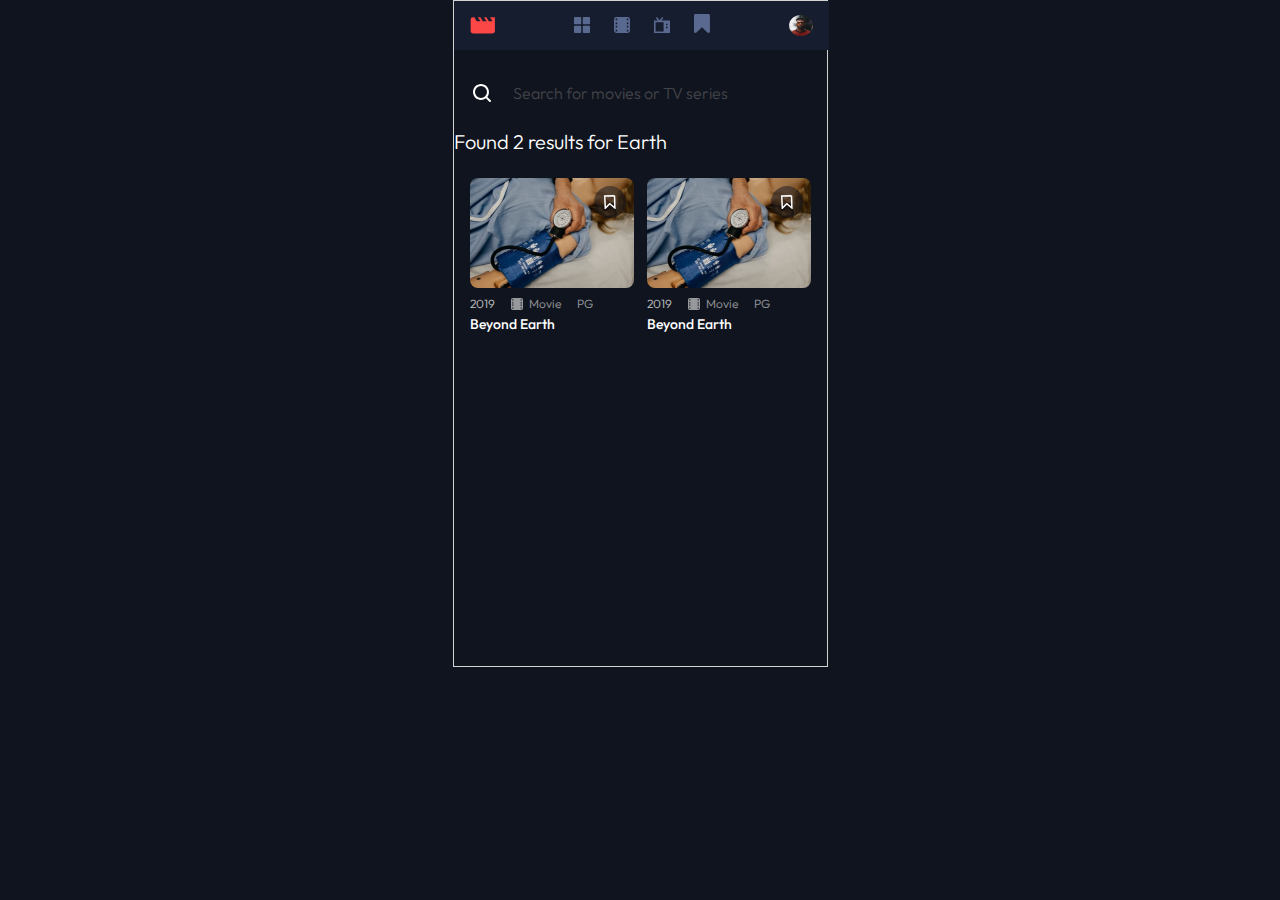
==== index.html @ eb86c1a7 "layout pesquisa ok, trabalhando na lógica" ====
<!DOCTYPE html>
<html lang="en">
  <head>
    <meta charset="UTF-8" />
    <meta name="viewport" content="width=device-width, initial-scale=1.0" />
    <link rel="stylesheet" href="style.css" />
    <link
      rel="icon"
      type="image/png"
      sizes="32x32"
      href="./assets/favicon-32x32.png"
    />

    <title>Frontend Mentor | Entertainment web app</title>
  </head>
  <body>
    <!-- ! Container -----  -->
    <div id="container">
      <nav>
        <!-- Logo -->
        <a href="index.html"
          ><img src="./assets/logo.svg" alt="icone do logo" id="logo_img"
        /></a>
        <div id="nav_icons_container">
          <!-- Index -->
          <a href="index.html"
            ><img
              src="./assets/icon-nav-home.svg"
              alt="home page icon"
              class="nav_icon"
          /></a>
          <!-- Movie -->
          <a href="#"
            ><img
              src="./assets/icon-nav-movies.svg"
              alt="movies icon"
              class="nav_icon"
          /></a>
          <!-- TV -->
          <a href="#"
            ><img
              src="./assets/icon-nav-tv-series.svg"
              alt="tv series icon"
              class="nav_icon"
          /></a>
          <!-- bookmark -->
          <a href="#"
            ><img
              src="./assets/icon-nav-bookmark.svg"
              alt="bookmarked icon"
              class="nav_icon"
          /></a>
        </div>
        <!-- Usuário -->
        <a href="#"
          ><img
            id="imagem_usuario"
            src="./assets/image-avatar.png"
            alt="user image icon"
        /></a>
      </nav>
      <div id="container_pesquisa">
        <img src="./assets/icon-search.svg" alt="" class="search_icon" />
        <input
          type="text"
          placeholder="Search for movies or TV series"
          name=""
          id="search_input"
        />
      </div>
      <!-- container "em alta"-->
      <div id="container_em_alta">
        <h3 class="container_title">Trending</h3>
        <!--! Container cards em alta-->
        <div
          id="container_cards_em_alta"
          class="snaps_inline container_cards_em_alta"
        >
          <!--! card em alta -->

          <!-- card em alta -->
        </div>
        <!-- Container cards em alta-->
      </div>

      <!-- Container recomendado-->
      <div id="container_recomendado">
        <h3 class="container_title">Recommended for you</h3>
        <div
          id="container_cards_recomendados"
          class="container_cards_recomendados"
        >
          <!-- Card uso geral -->

          <!-- Card uso geral -->
        </div>
      </div>

      <!-- Container resultado pesquisa -->
      <div id="container_resultado_pesquisa">
        <h3 class="container_title">Found 2 results for Earth</h3>
        <div id="container_cards_resultado">
          <div class="card_uso_geral">
            <div class="bookmark_container">
              <img
                src="./assets/icon-bookmark-empty.svg"
                alt=""
                class="bookmark_icon"
              />
            </div>
            <div class="container_imagem"></div>
            <div class="container_informacoes_recomendado">
              <div class="first_row">
                <p class="card_year">2019</p>
                <ul>
                  <li>
                    <img
                      src="./assets/icon-category-movie.svg"
                      alt=""
                      class="category_icon"
                    />
                    <p class="category_name">Movie</p>
                  </li>
                  <li><p class="classification">PG</p></li>
                </ul>
              </div>
              <p class="card_title">Beyond Earth</p>
            </div>
          </div>
          <div class="card_uso_geral">
            <div class="bookmark_container">
              <img
                src="./assets/icon-bookmark-empty.svg"
                alt=""
                class="bookmark_icon"
              />
            </div>
            <div class="container_imagem"></div>
            <div class="container_informacoes_recomendado">
              <div class="first_row">
                <p class="card_year">2019</p>
                <ul>
                  <li>
                    <img
                      src="./assets/icon-category-movie.svg"
                      alt=""
                      class="category_icon"
                    />
                    <p class="category_name">Movie</p>
                  </li>
                  <li><p class="classification">PG</p></li>
                </ul>
              </div>
              <p class="card_title">Beyond Earth</p>
            </div>
          </div>
        </div>
      </div>
    </div>
  </body>

  <!-- Script -->
  <script src="./scripts/script.js"></script>
</html>

<!-- <div class="card_em_alta">
  <div class="bookmark_container">
    <img src="./assets/icon-bookmark-empty.svg" alt="" class="bookmark_icon" />
  </div>
  <div class="container_informacoes">
    <div class="informacoes_details">
      <div class="first_row">
        <p class="card_year">2019</p>
        <ul>
          <li>
            <img
              src="./assets/icon-category-movie.svg"
              alt=""
              class="category_icon"
            />
            <p class="category_name">Movie</p>
          </li>
          <li><p class="classification">PG</p></li>
        </ul>
      </div>
      <p class="card_title">Beyond Earth</p>
    </div>
  </div>
</div> -->

<!-- <div class="card_uso_geral">
  <div class="bookmark_container">
    <img
      src="./assets/icon-bookmark-empty.svg"
      alt=""
      class="bookmark_icon"
    />
  </div>
  <div class="container_imagem"></div>
  <div class="container_informacoes_recomendado">
    <div class="first_row">
      <p class="card_year">2019</p>
      <ul>
        <li>
          <img
            src="./assets/icon-category-movie.svg"
            alt=""
            class="category_icon"
          />
          <p class="category_name">Movie</p>
        </li>
        <li><p class="classification">PG</p></li>
      </ul>
    </div>
    <p class="card_title">Beyond Earth</p>
  </div>
</div> -->
---- style.css ----
@import url('https://fonts.googleapis.com/css2?family=Outfit:wght@300;500&display=swap');

* {
  margin: 0;
  padding: 0;
  box-sizing: border-box;
  font-family: 'Outfit', sans-serif;
  font-size: 16px;
}

body {
  display: grid;
  place-content: center;
  background: #10141e;
}

#container {
  min-height: 667px;
  border: 1px solid lightgray;
  width: 375px;
  margin-bottom: 2rem;
}

/*! nav ----------------------------------------------------- */

nav {
  width: 375px;
  height: 49px;
  background: #161d2f;
  display: flex;
  justify-content: space-between;
  align-items: center;
  padding: 0 16px;
}

#logo_img,
#nav_icons_container,
#imagem_usuario {
  display: flex;
  align-items: baseline;
  justify-content: center;
}

nav #nav_icons_container {
  display: flex;
  column-gap: 24px;
}

#nav_icons_container img {
  width: 16px;
}

#logo_img {
  width: 25px;
  height: 17.5px;
}

#imagem_usuario {
  width: 24px;
  height: 21px;
}

/* ! Search bar -------------------------------------------------- */

#container_pesquisa {
  width: 257px;
  height: 24px;
  margin: 31px 0 24px 16px;
  display: flex;
}

#search_input {
  margin-left: 19px;
  width: 250px;
  font-size: 1rem;
  font-weight: 300;
  background: none;
  border: none;
  color: white;
  opacity: 0.5;
}

#search_input:focus {
  color: white;
  opacity: 1;
  border: none;
  outline: none;
}

/* ! container em alta --------------------------------------------- */
/* todo -- deixar o width do conteúdo ser ajustado automaticamente pelo javascript pela quantidade de cards nessa categoria.  */

#container_em_alta {
  margin-left: 16px;
  height: 181px;
  display: flex;
  flex-direction: column;
  justify-content: space-between;
  display: none;
}

.container_title {
  color: white;
  font-weight: 300;
  font-size: 20px;
}

#container_cards_em_alta {
  /* todo -- Aqui foi definido o o overflow do elemento que contem os elementos filhos. */
  display: grid;
  grid-auto-flow: column;
  column-gap: 16px;
  overflow-x: auto;
  overscroll-behavior-inline: contain;
}

.snaps_inline {
  scroll-snap-type: inline mandatory;
  /* todo - foi criado uma classe especifica para o snap que irá ocorrer no elemento pai. */
}

.snaps_inline > * {
  /* todo --- Aqui é definido em que ponto o snap deve correr o elemento, ou seja, se o scroll deixar um elemento na metade do fim do elemento pai, o snap irá o correr até o ponto aqui definido (nesse caso é o começo do elemento filho) */
  scroll-snap-align: start;
}

#container_cards_em_alta::-webkit-scrollbar {
  /* todo --- comando para esconder a barra de rolagem */
  display: none;
}

#container_cards_em_alta .card_em_alta {
  width: 240px;
  height: 140px;
  border-radius: 8px;
  position: relative;
  background-image: url('./assets/thumbnails/112/regular/small.jpg');
  background-size: cover;
  background-repeat: no-repeat;
  background-position: center;
}

.container_informacoes {
  width: 240px;
  height: 70px;
  background: linear-gradient(
    180deg,
    rgba(0, 0, 0, 0.0001) 0%,
    rgba(0, 0, 0, 0.75) 100%
  );
  position: absolute;
  bottom: 0;
  border-radius: 0 0 8px 8px;
  color: white;
}

.informacoes_details {
  width: 142px;
  height: 38px;
  margin: 16px 16px;
}

.first_row {
  display: flex;
  align-items: center;
  column-gap: 16px;
}

.first_row p,
ul {
  font-size: 12px;
  font-weight: 300;
  color: white;
  opacity: 0.75;
}

ul {
  display: flex;
  column-gap: 16px;
  list-style-type: none;
}

ul li:first-child {
  display: flex;
  align-items: center;
  column-gap: 6px;
}

ul img {
  width: 12px;
  height: 12px;
}

.card_em_alta .card_title {
  font-size: 15px;
  font-weight: 500;
  width: 200px;
}
/* Container bookmark */
.bookmark_container {
  width: 32px;
  height: 32px;
  background: rgb(16, 20, 30, 0.5);
  border-radius: 50%;
  display: grid;
  place-content: center;
  position: absolute;
  right: 8px;
  top: 8px;
}

/* ! Container recomendados ------------------------------------------- */
#container_recomendado {
  width: 343px;
  height: auto;
  margin: 24px auto 0 auto;
  min-height: 300px;
  display: flex;
  flex-direction: column;
  display: none;
}

#container_recomendado .container_title {
  margin-bottom: 24px;
}

#container_cards_recomendados {
  display: flex;
  flex-wrap: wrap;
  justify-content: space-between;
  row-gap: 16px;
}

.card_uso_geral {
  width: 164px;
  height: 154px;
  position: relative;
}

.container_imagem {
  width: 164px;
  height: 110px;
  border-radius: 8px;
  background-image: url('./assets/thumbnails/112/regular/small.jpg');
  background-position: center;
  background-size: cover;
}

.container_informacoes_recomendado {
  width: 160px;
  height: 38px;
  margin-top: 8px;
}

.card_uso_geral .card_title {
  font-size: 14px;
  font-weight: 500;
  color: white;
  margin-top: 4px;
}

#container_recomendado .container_informacoes {
  width: 112px;
}

/* !Containers resultado -------------------------------------------------- */
#container_cards_resultado {
  width: 373px;
  /* min-height: 611px; */
  background: #10141e;
  margin-top: 24px;
  display: flex;
  flex-wrap: wrap;
  justify-content: space-between;
  padding: 0 16px;
}
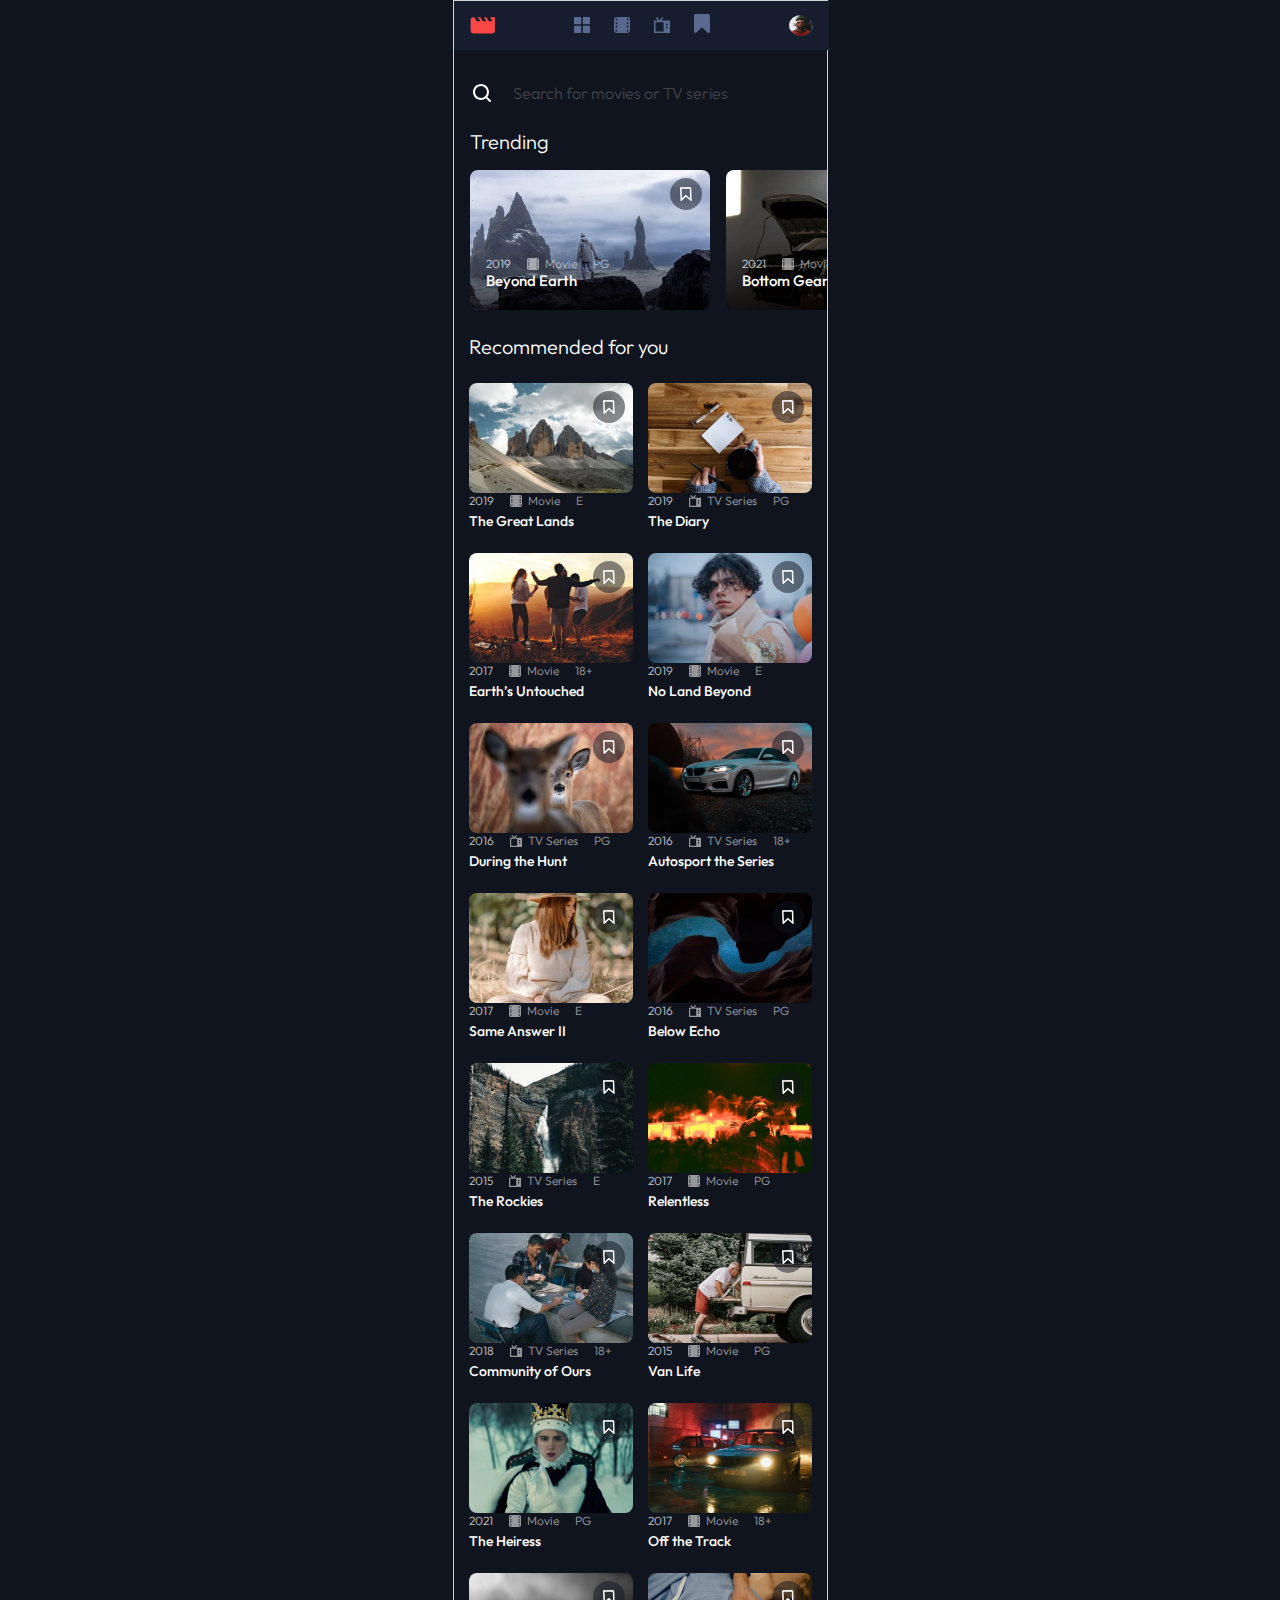
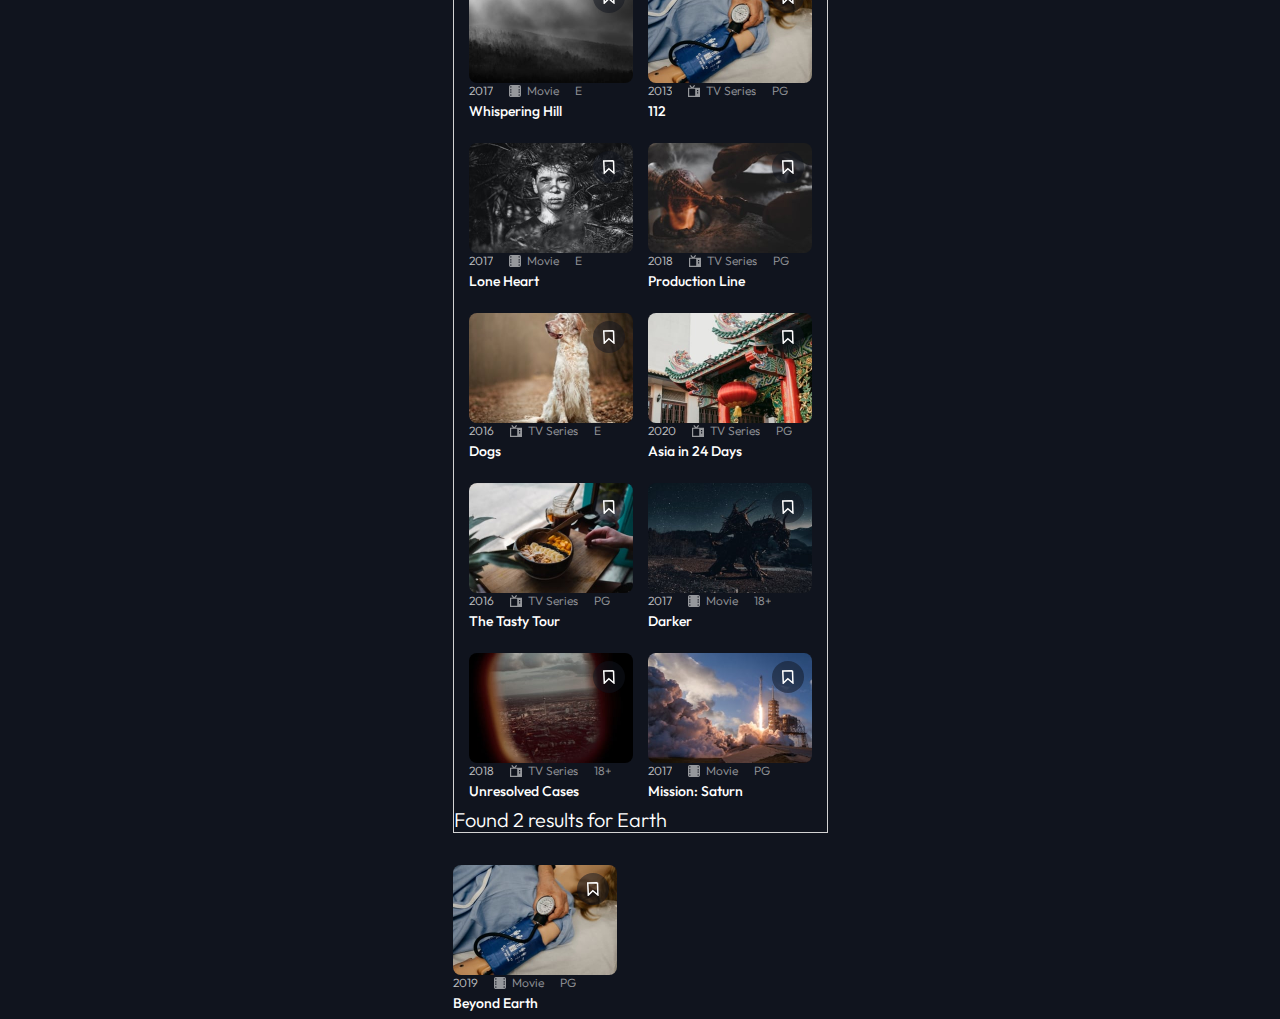
==== commit ca907da4: "search logic" ====
--- a/index.html
+++ b/index.html
@@ -99,62 +99,7 @@
       <!-- Container resultado pesquisa -->
       <div id="container_resultado_pesquisa">
         <h3 class="container_title">Found 2 results for Earth</h3>
-        <div id="container_cards_resultado">
-          <div class="card_uso_geral">
-            <div class="bookmark_container">
-              <img
-                src="./assets/icon-bookmark-empty.svg"
-                alt=""
-                class="bookmark_icon"
-              />
-            </div>
-            <div class="container_imagem"></div>
-            <div class="container_informacoes_recomendado">
-              <div class="first_row">
-                <p class="card_year">2019</p>
-                <ul>
-                  <li>
-                    <img
-                      src="./assets/icon-category-movie.svg"
-                      alt=""
-                      class="category_icon"
-                    />
-                    <p class="category_name">Movie</p>
-                  </li>
-                  <li><p class="classification">PG</p></li>
-                </ul>
-              </div>
-              <p class="card_title">Beyond Earth</p>
-            </div>
-          </div>
-          <div class="card_uso_geral">
-            <div class="bookmark_container">
-              <img
-                src="./assets/icon-bookmark-empty.svg"
-                alt=""
-                class="bookmark_icon"
-              />
-            </div>
-            <div class="container_imagem"></div>
-            <div class="container_informacoes_recomendado">
-              <div class="first_row">
-                <p class="card_year">2019</p>
-                <ul>
-                  <li>
-                    <img
-                      src="./assets/icon-category-movie.svg"
-                      alt=""
-                      class="category_icon"
-                    />
-                    <p class="category_name">Movie</p>
-                  </li>
-                  <li><p class="classification">PG</p></li>
-                </ul>
-              </div>
-              <p class="card_title">Beyond Earth</p>
-            </div>
-          </div>
-        </div>
+        <div id="container_cards_resultado"></div>
       </div>
     </div>
   </body>
@@ -215,3 +160,26 @@
     <p class="card_title">Beyond Earth</p>
   </div>
 </div> -->
+<div class="card_resultado">
+  <div class="bookmark_container">
+    <img src="./assets/icon-bookmark-empty.svg" alt="" class="bookmark_icon" />
+  </div>
+  <div class="container_imagem"></div>
+  <div class="container_informacoes_recomendado">
+    <div class="first_row">
+      <p class="card_year">2019</p>
+      <ul>
+        <li>
+          <img
+            src="./assets/icon-category-movie.svg"
+            alt=""
+            class="category_icon"
+          />
+          <p class="category_name">Movie</p>
+        </li>
+        <li><p class="classification">PG</p></li>
+      </ul>
+    </div>
+    <p class="card_title">Beyond Earth</p>
+  </div>
+</div>
--- a/style.css
+++ b/style.css
@@ -96,7 +96,6 @@
   display: flex;
   flex-direction: column;
   justify-content: space-between;
-  display: none;
 }
 
 .container_title {
@@ -217,7 +216,6 @@
   min-height: 300px;
   display: flex;
   flex-direction: column;
-  display: none;
 }
 
 #container_recomendado .container_title {
@@ -231,13 +229,15 @@
   row-gap: 16px;
 }
 
-.card_uso_geral {
+.card_uso_geral,
+.card_resultado {
   width: 164px;
   height: 154px;
   position: relative;
 }
 
-.container_imagem {
+.container_imagem,
+.container_imagem_resultado {
   width: 164px;
   height: 110px;
   border-radius: 8px;
@@ -246,13 +246,15 @@
   background-size: cover;
 }
 
-.container_informacoes_recomendado {
+.container_informacoes_recomendadom,
+.container_informacoes_resultado {
   width: 160px;
   height: 38px;
   margin-top: 8px;
 }
 
-.card_uso_geral .card_title {
+.card_uso_geral .card_title,
+.card_resultado .card_title {
   font-size: 14px;
   font-weight: 500;
   color: white;
@@ -273,4 +275,5 @@
   flex-wrap: wrap;
   justify-content: space-between;
   padding: 0 16px;
-}
+  display: none;
+}
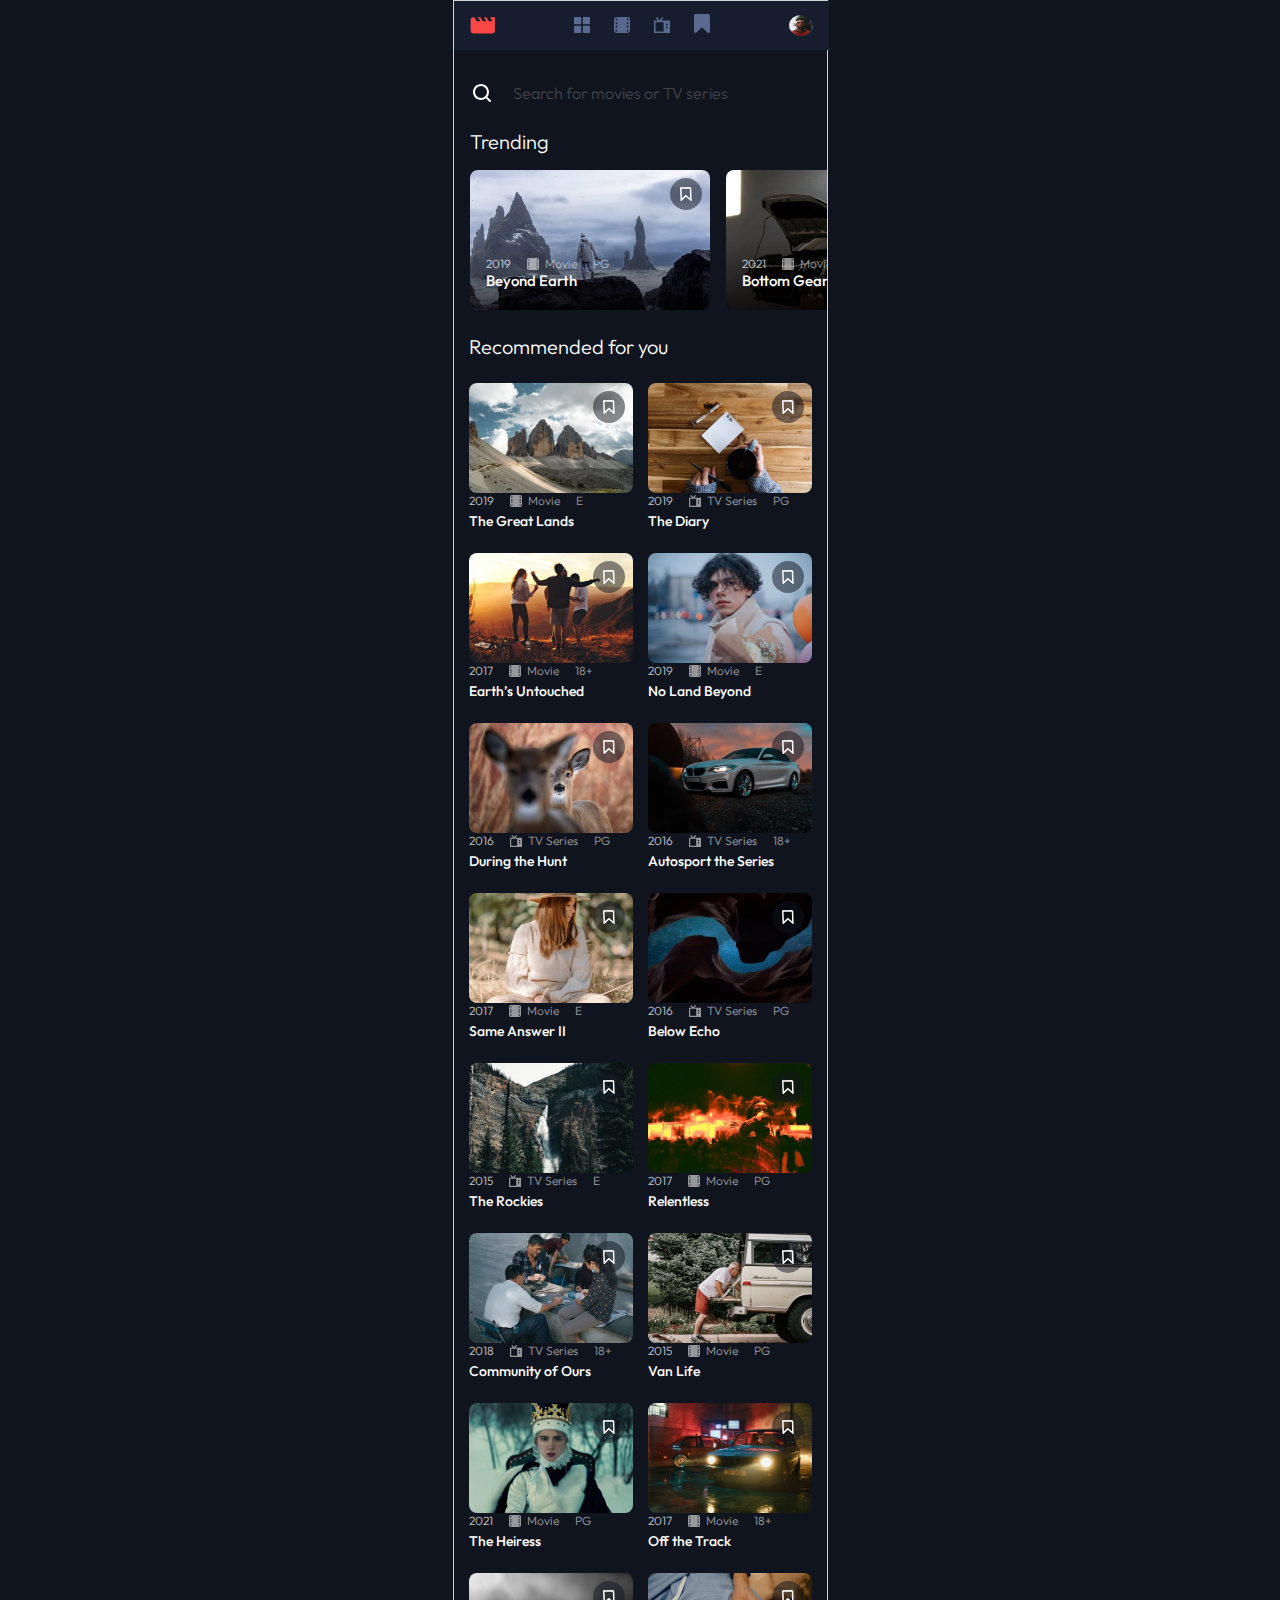
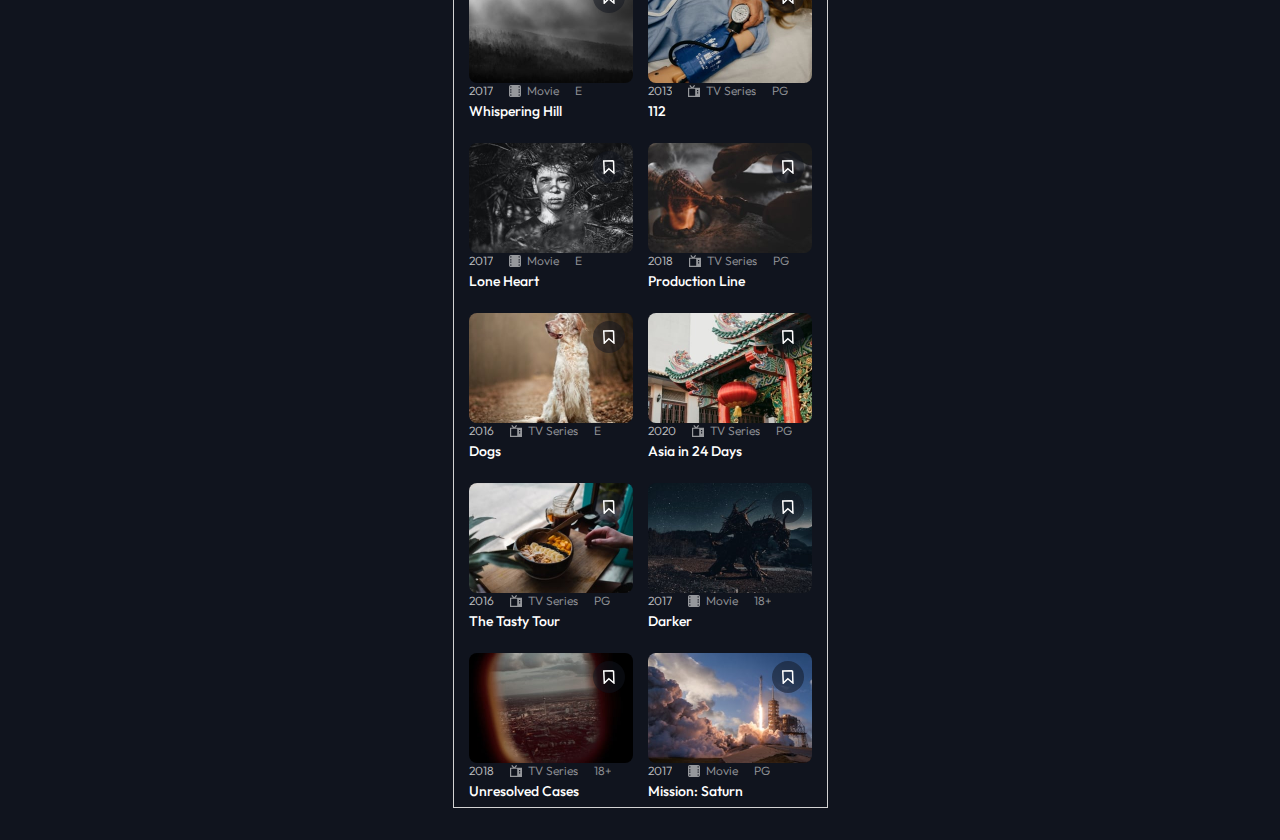
==== commit 0abe9498: "teste mobile" ====
--- a/index.html
+++ b/index.html
@@ -160,7 +160,7 @@
     <p class="card_title">Beyond Earth</p>
   </div>
 </div> -->
-<div class="card_resultado">
+<!-- <div class="card_resultado">
   <div class="bookmark_container">
     <img src="./assets/icon-bookmark-empty.svg" alt="" class="bookmark_icon" />
   </div>
@@ -182,4 +182,4 @@
     </div>
     <p class="card_title">Beyond Earth</p>
   </div>
-</div>
+</div> -->
--- a/style.css
+++ b/style.css
@@ -266,6 +266,15 @@
 }
 
 /* !Containers resultado -------------------------------------------------- */
+#container_resultado_pesquisa {
+  display: none;
+  flex-direction: column;
+  margin-bottom: 2rem;
+}
+
+.container_title {
+}
+
 #container_cards_resultado {
   width: 373px;
   /* min-height: 611px; */
@@ -275,5 +284,9 @@
   flex-wrap: wrap;
   justify-content: space-between;
   padding: 0 16px;
-  display: none;
-}
+  row-gap: 16px;
+}
+
+.container_imagem_resultado {
+  margin-bottom: 8px;
+}
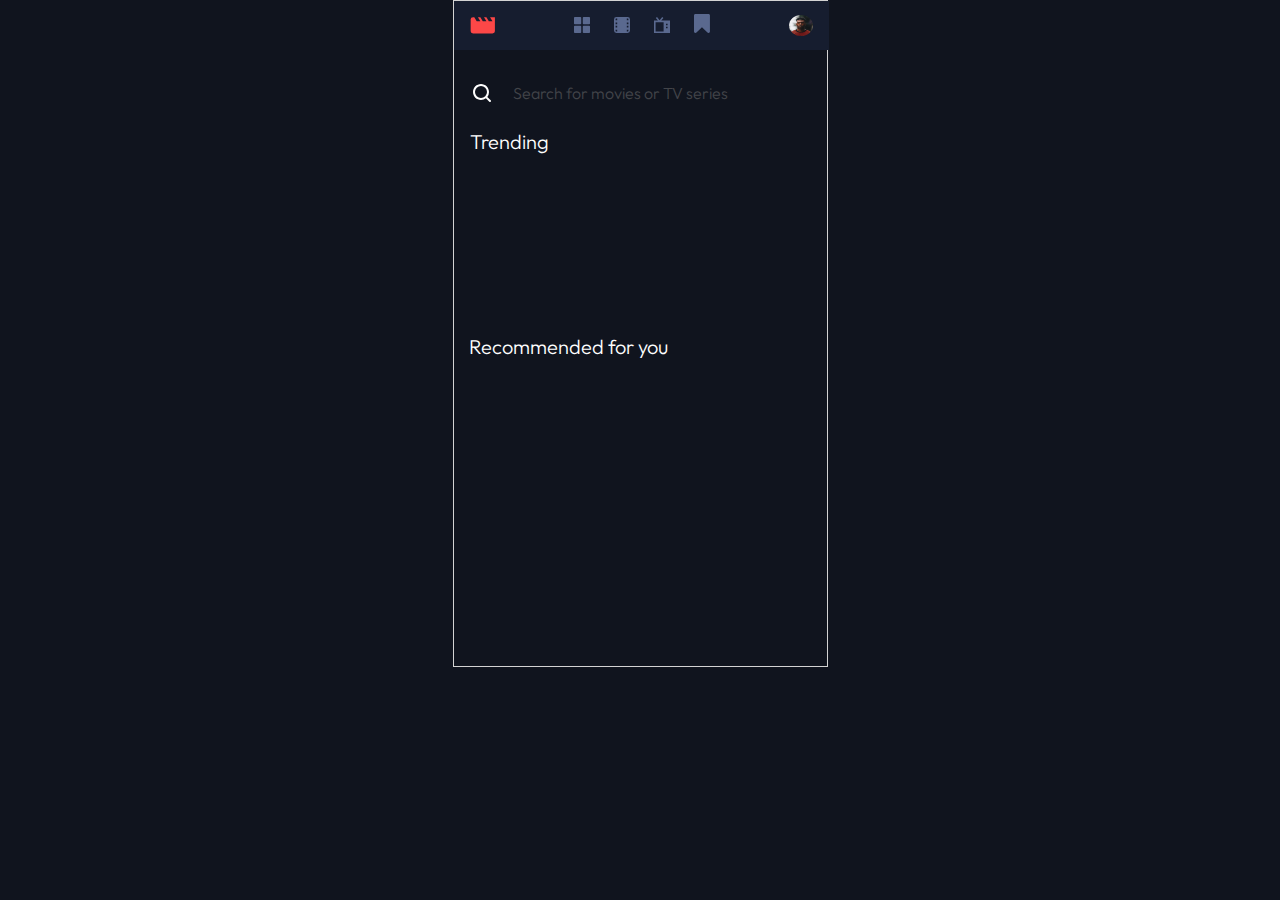
==== commit c35c75b5: "teste persistência dos dados" ====
--- a/index.html
+++ b/index.html
@@ -44,7 +44,7 @@
               class="nav_icon"
           /></a>
           <!-- bookmark -->
-          <a href="#"
+          <a href="bookmarked.html"
             ><img
               src="./assets/icon-nav-bookmark.svg"
               alt="bookmarked icon"
--- a/style.css
+++ b/style.css
@@ -162,7 +162,7 @@
 .first_row {
   display: flex;
   align-items: center;
-  column-gap: 16px;
+  column-gap: 8px;
 }
 
 .first_row p,
@@ -175,7 +175,7 @@
 
 ul {
   display: flex;
-  column-gap: 16px;
+  column-gap: 8px;
   list-style-type: none;
 }
 
@@ -216,6 +216,7 @@
   min-height: 300px;
   display: flex;
   flex-direction: column;
+  margin-bottom: 24px;
 }
 
 #container_recomendado .container_title {
@@ -244,6 +245,7 @@
   background-image: url('./assets/thumbnails/112/regular/small.jpg');
   background-position: center;
   background-size: cover;
+  margin-bottom: 8px;
 }
 
 .container_informacoes_recomendadom,
@@ -269,7 +271,7 @@
 #container_resultado_pesquisa {
   display: none;
   flex-direction: column;
-  margin-bottom: 2rem;
+  margin-bottom: 24px;
 }
 
 .container_title {
@@ -286,7 +288,3 @@
   padding: 0 16px;
   row-gap: 16px;
 }
-
-.container_imagem_resultado {
-  margin-bottom: 8px;
-}
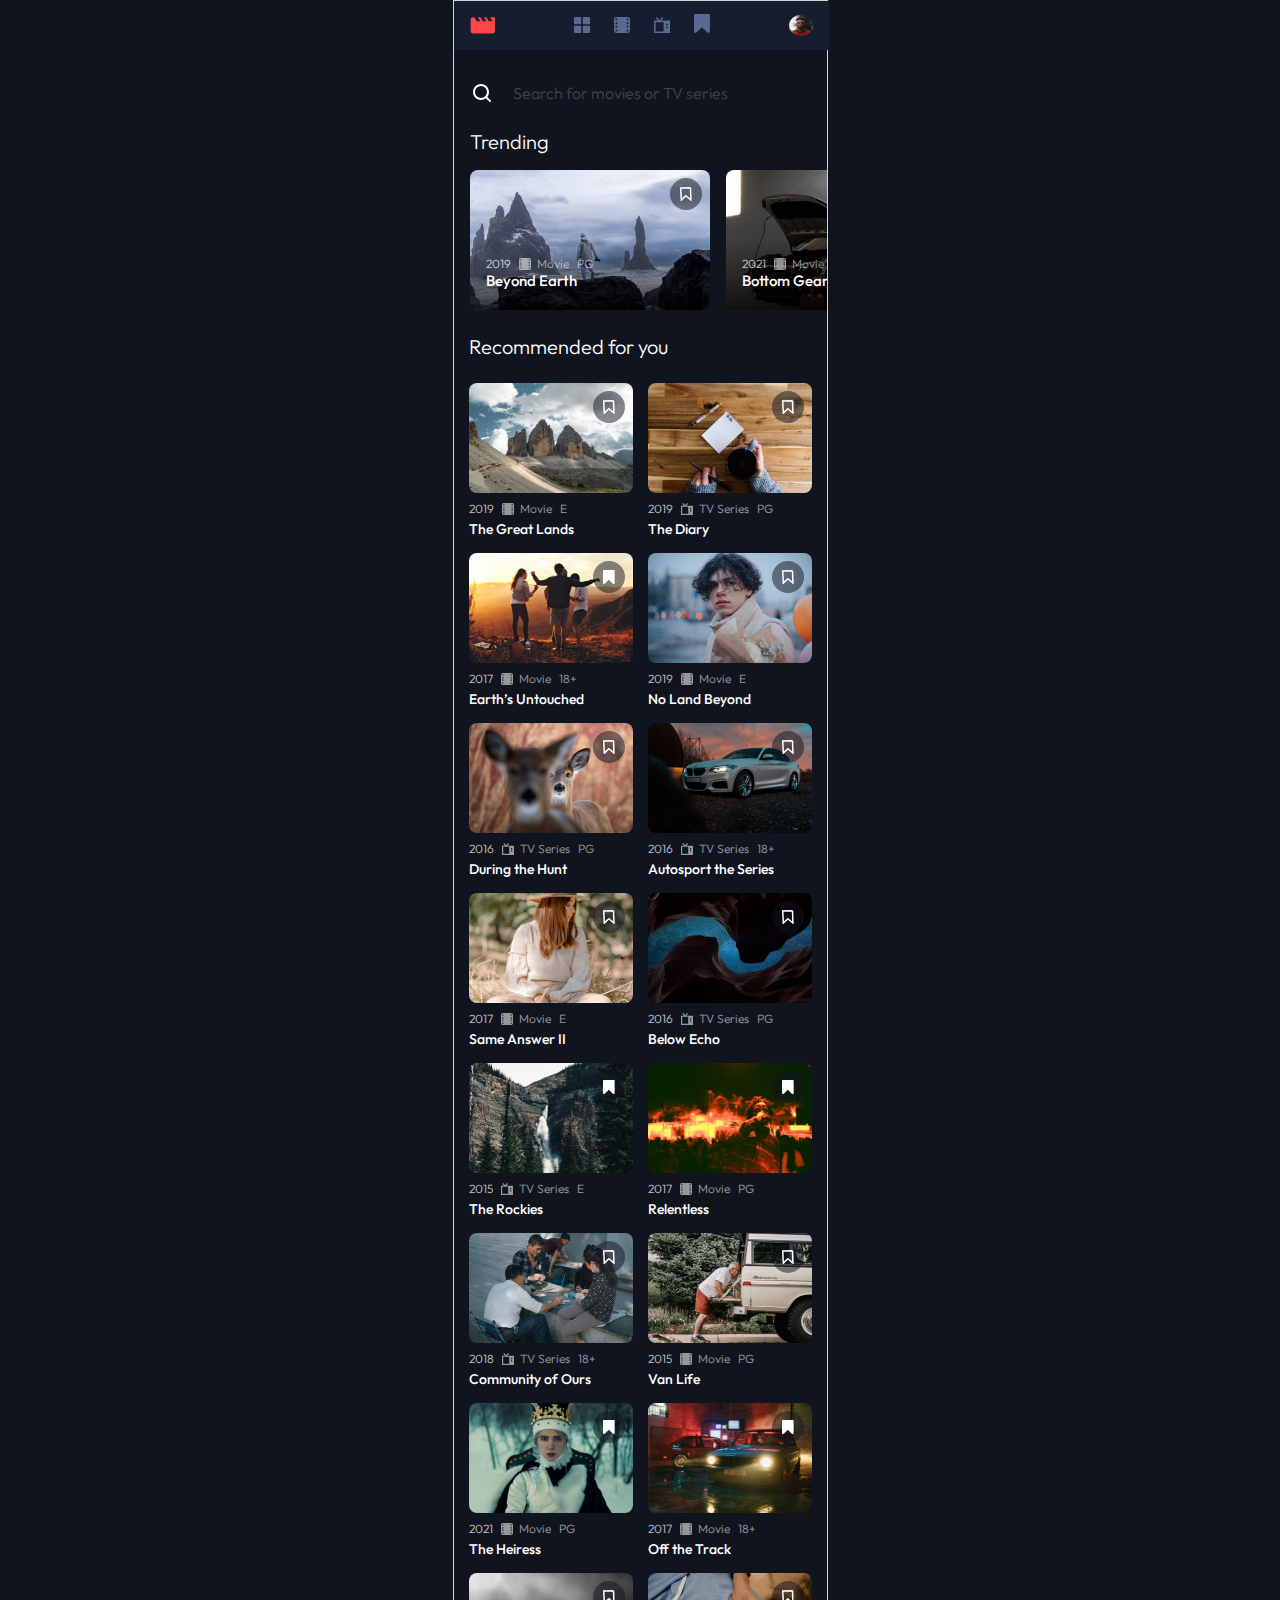
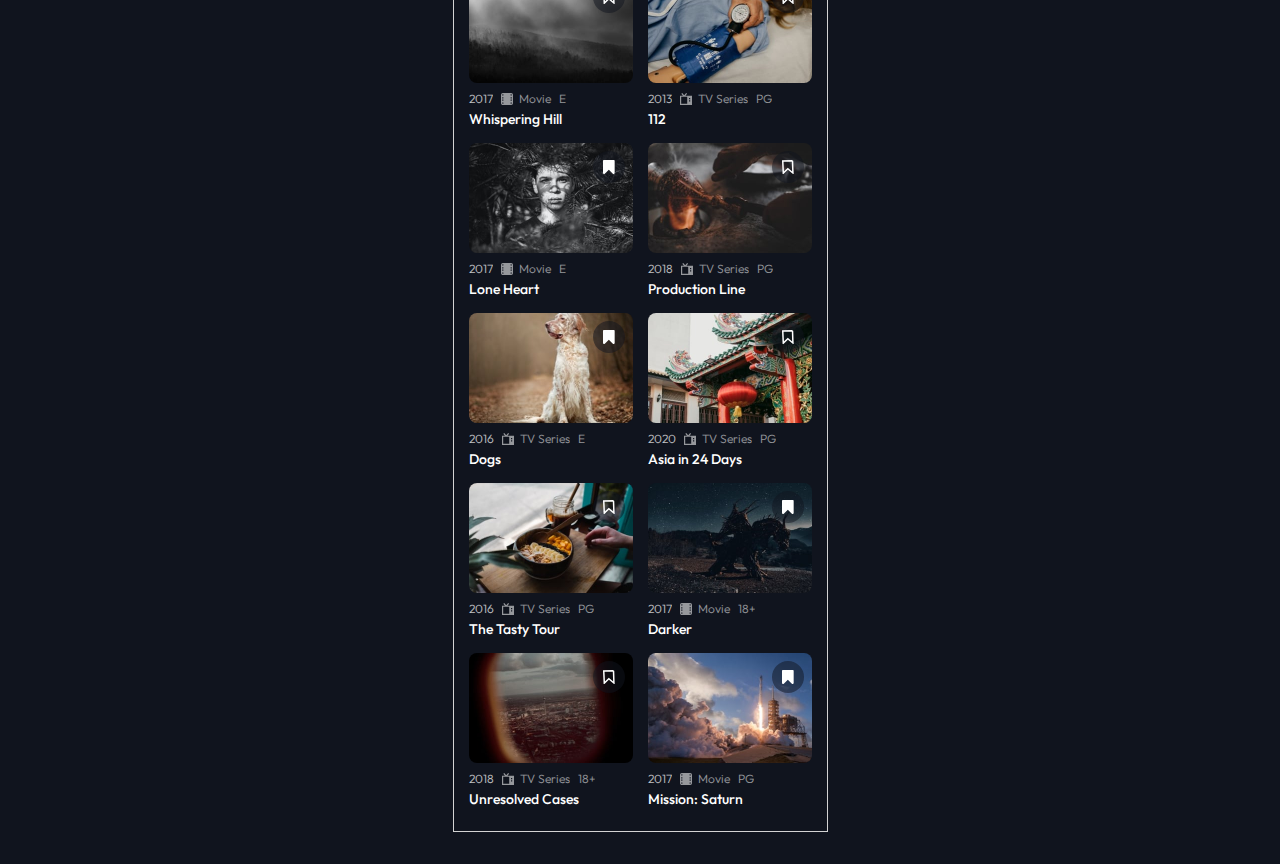
==== commit ebc8aa26: "inicial e pesquisa ok, teste" ====
--- a/index.html
+++ b/index.html
@@ -164,7 +164,7 @@
   <div class="bookmark_container">
     <img src="./assets/icon-bookmark-empty.svg" alt="" class="bookmark_icon" />
   </div>
-  <div class="container_imagem"></div>
+  <div class="container_imagem_resultado"></div>
   <div class="container_informacoes_recomendado">
     <div class="first_row">
       <p class="card_year">2019</p>
--- a/style.css
+++ b/style.css
@@ -270,11 +270,10 @@
 /* !Containers resultado -------------------------------------------------- */
 #container_resultado_pesquisa {
   display: none;
-  flex-direction: column;
   margin-bottom: 24px;
-}
-
-.container_title {
+  gap: 15px;
+  margin: 0 15px;
+  flex-wrap: wrap;
 }
 
 #container_cards_resultado {
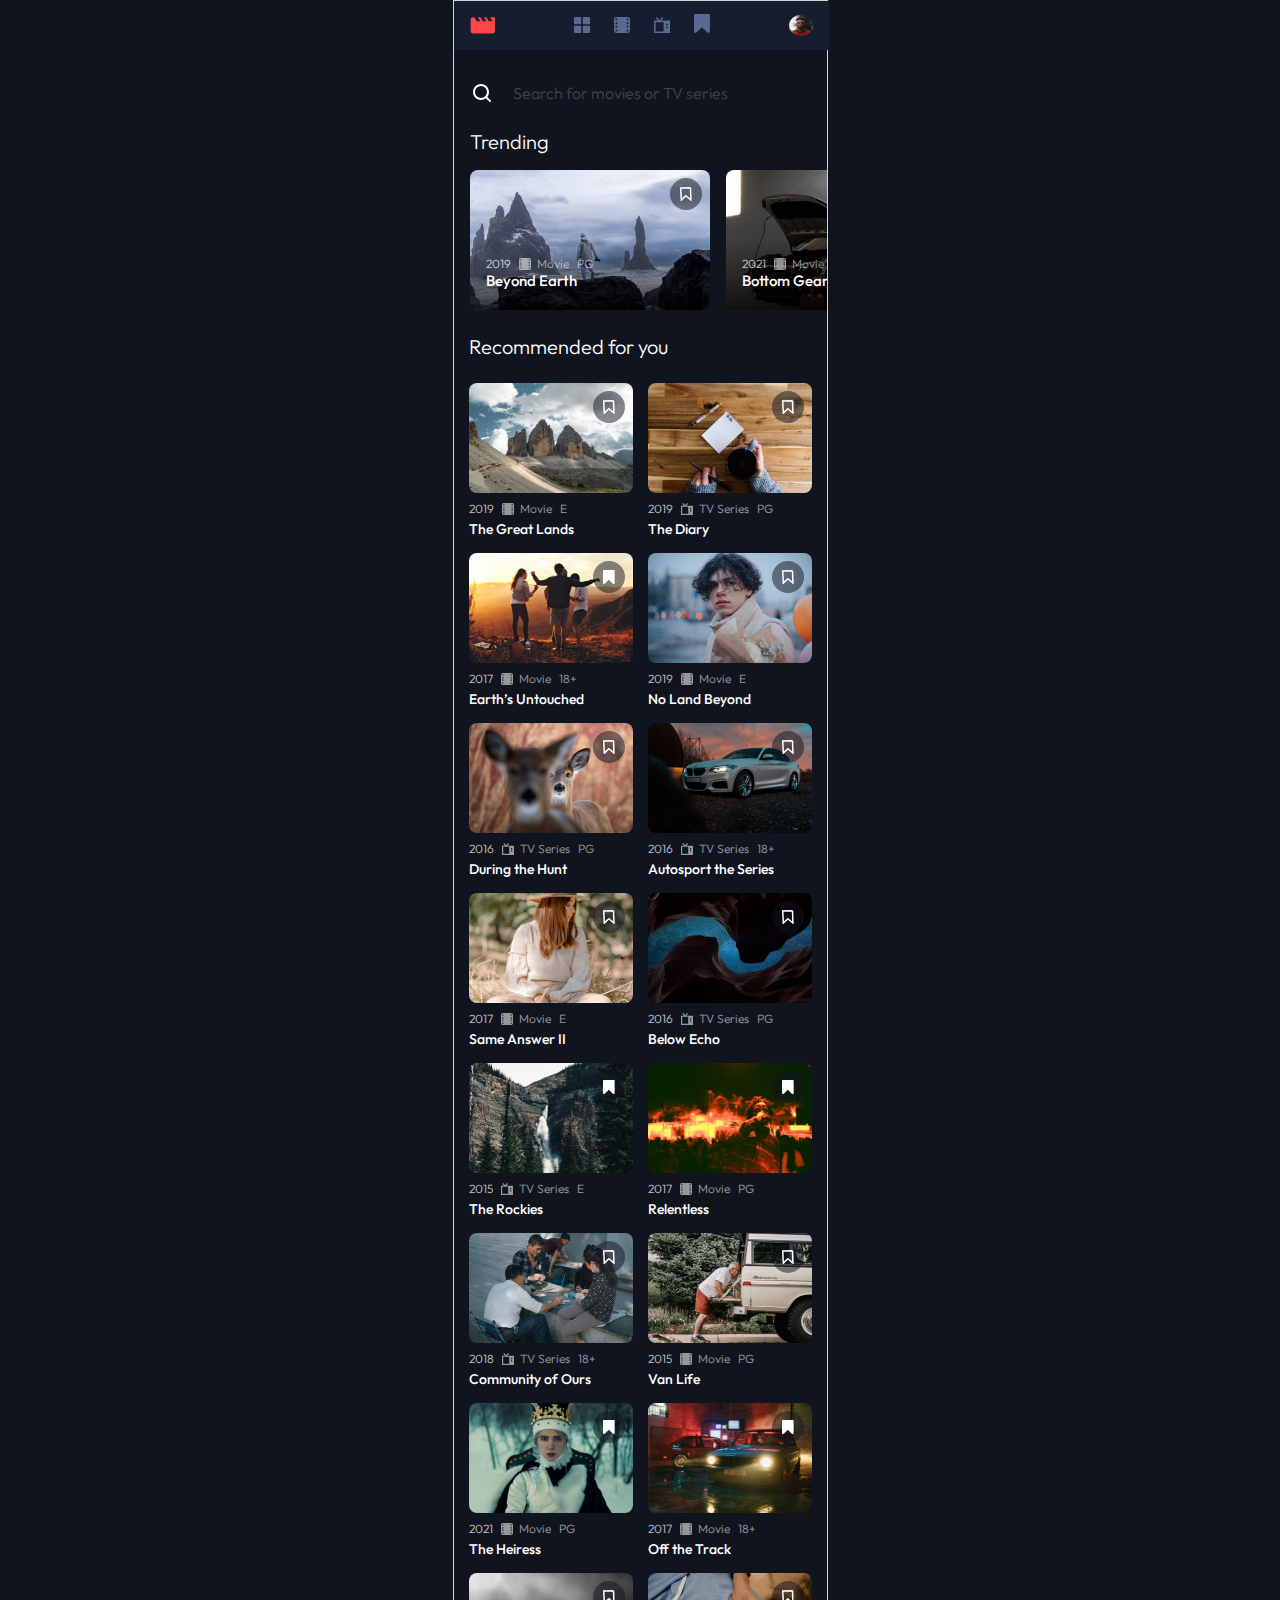
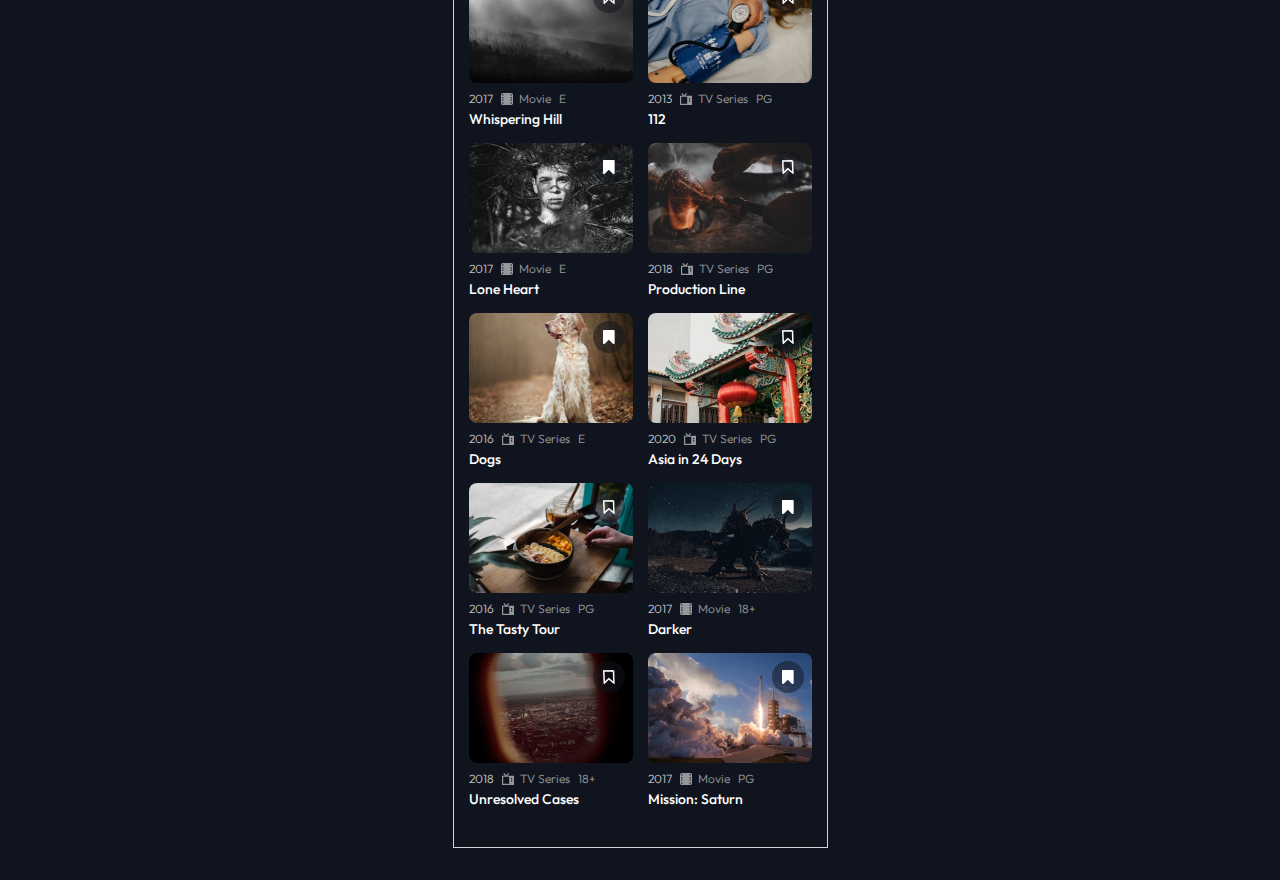
==== commit 8a28d4ac: "novos arquivos" ====
--- a/index.html
+++ b/index.html
@@ -30,7 +30,7 @@
               class="nav_icon"
           /></a>
           <!-- Movie -->
-          <a href="#"
+          <a href="movies.html"
             ><img
               src="./assets/icon-nav-movies.svg"
               alt="movies icon"
--- a/style.css
+++ b/style.css
@@ -102,6 +102,13 @@
   color: white;
   font-weight: 300;
   font-size: 20px;
+}
+
+h4 {
+  color: white;
+  font-weight: 300;
+  font-size: 20px;
+  margin-bottom: 24px;
 }
 
 #container_cards_em_alta {
@@ -287,3 +294,13 @@
   padding: 0 16px;
   row-gap: 16px;
 }
+
+/*! < --- Página bookmark --- > ================================ */
+#container_pai_filmes,
+#container_pai_tv {
+  margin: 24px 16px 0 16px;
+}
+
+.container_cards_recomendados {
+  margin-bottom: 1rem;
+}
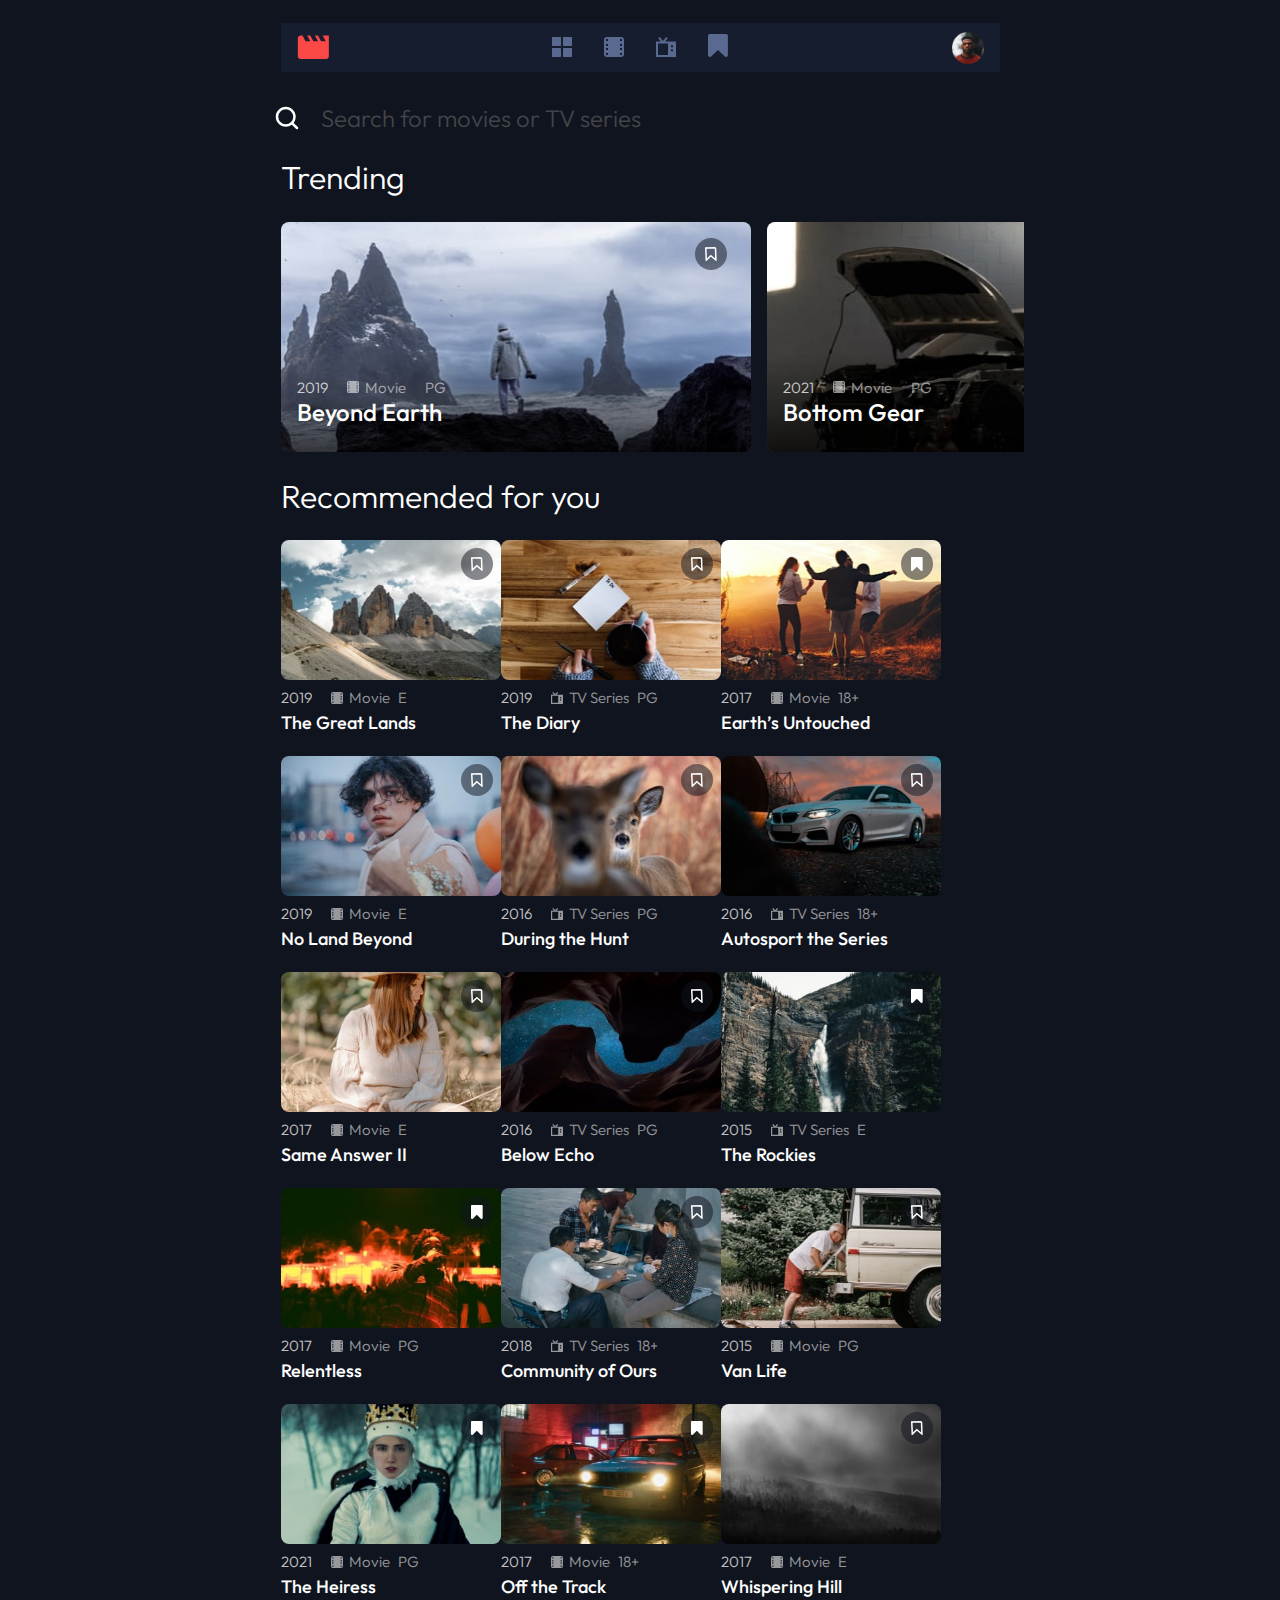
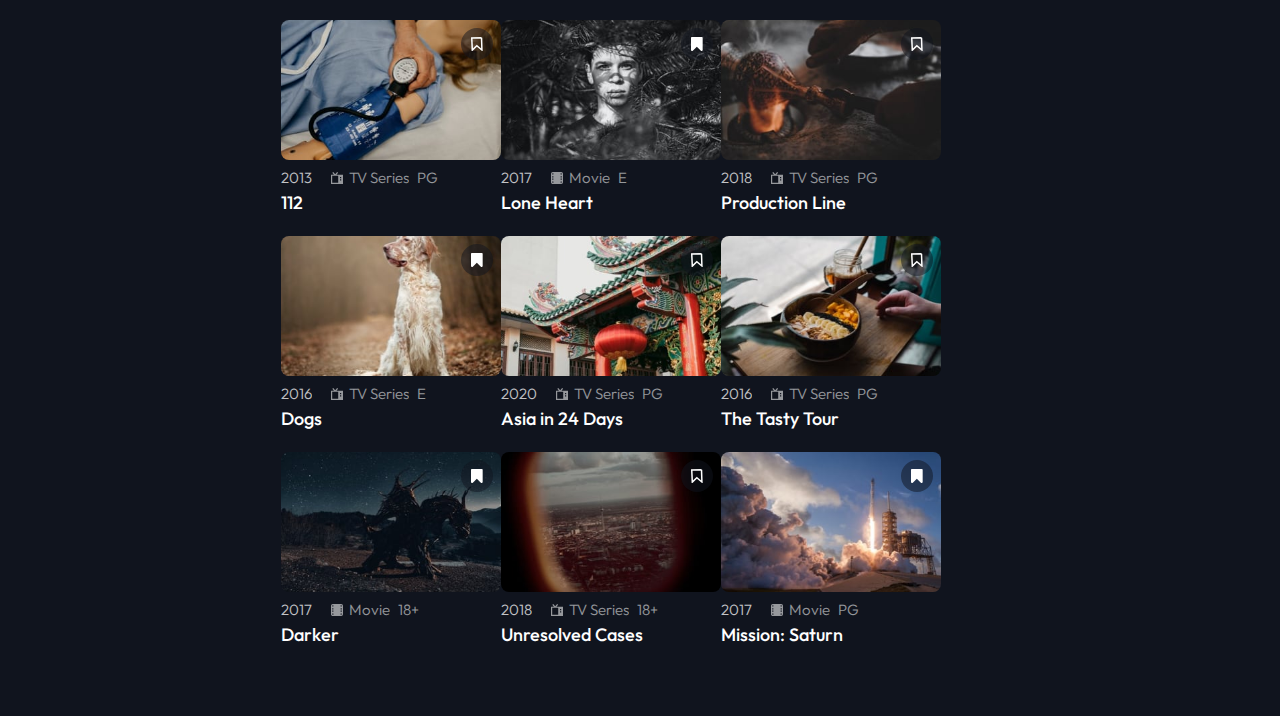
==== commit 4f08bea7: "ajustando responsividade" ====
--- a/index.html
+++ b/index.html
@@ -37,7 +37,7 @@
               class="nav_icon"
           /></a>
           <!-- TV -->
-          <a href="#"
+          <a href="tvseries.html"
             ><img
               src="./assets/icon-nav-tv-series.svg"
               alt="tv series icon"
@@ -107,79 +107,3 @@
   <!-- Script -->
   <script src="./scripts/script.js"></script>
 </html>
-
-<!-- <div class="card_em_alta">
-  <div class="bookmark_container">
-    <img src="./assets/icon-bookmark-empty.svg" alt="" class="bookmark_icon" />
-  </div>
-  <div class="container_informacoes">
-    <div class="informacoes_details">
-      <div class="first_row">
-        <p class="card_year">2019</p>
-        <ul>
-          <li>
-            <img
-              src="./assets/icon-category-movie.svg"
-              alt=""
-              class="category_icon"
-            />
-            <p class="category_name">Movie</p>
-          </li>
-          <li><p class="classification">PG</p></li>
-        </ul>
-      </div>
-      <p class="card_title">Beyond Earth</p>
-    </div>
-  </div>
-</div> -->
-
-<!-- <div class="card_uso_geral">
-  <div class="bookmark_container">
-    <img
-      src="./assets/icon-bookmark-empty.svg"
-      alt=""
-      class="bookmark_icon"
-    />
-  </div>
-  <div class="container_imagem"></div>
-  <div class="container_informacoes_recomendado">
-    <div class="first_row">
-      <p class="card_year">2019</p>
-      <ul>
-        <li>
-          <img
-            src="./assets/icon-category-movie.svg"
-            alt=""
-            class="category_icon"
-          />
-          <p class="category_name">Movie</p>
-        </li>
-        <li><p class="classification">PG</p></li>
-      </ul>
-    </div>
-    <p class="card_title">Beyond Earth</p>
-  </div>
-</div> -->
-<!-- <div class="card_resultado">
-  <div class="bookmark_container">
-    <img src="./assets/icon-bookmark-empty.svg" alt="" class="bookmark_icon" />
-  </div>
-  <div class="container_imagem_resultado"></div>
-  <div class="container_informacoes_recomendado">
-    <div class="first_row">
-      <p class="card_year">2019</p>
-      <ul>
-        <li>
-          <img
-            src="./assets/icon-category-movie.svg"
-            alt=""
-            class="category_icon"
-          />
-          <p class="category_name">Movie</p>
-        </li>
-        <li><p class="classification">PG</p></li>
-      </ul>
-    </div>
-    <p class="card_title">Beyond Earth</p>
-  </div>
-</div> -->
--- a/style.css
+++ b/style.css
@@ -16,7 +16,6 @@
 
 #container {
   min-height: 667px;
-  border: 1px solid lightgray;
   width: 375px;
   margin-bottom: 2rem;
 }
@@ -158,12 +157,17 @@
   bottom: 0;
   border-radius: 0 0 8px 8px;
   color: white;
+  display: flex;
+  align-items: center;
 }
 
 .informacoes_details {
   width: 142px;
   height: 38px;
   margin: 16px 16px;
+  display: flex;
+  flex-direction: column;
+  justify-content: center;
 }
 
 .first_row {
@@ -233,7 +237,6 @@
 #container_cards_recomendados {
   display: flex;
   flex-wrap: wrap;
-  justify-content: space-between;
   row-gap: 16px;
 }
 
@@ -245,7 +248,8 @@
 }
 
 .container_imagem,
-.container_imagem_resultado {
+.container_imagem_resultado,
+.container_img_pesquisa {
   width: 164px;
   height: 110px;
   border-radius: 8px;
@@ -304,3 +308,315 @@
 .container_cards_recomendados {
   margin-bottom: 1rem;
 }
+
+#container_pesquisa_cards {
+  display: flex;
+  flex-wrap: wrap;
+  gap: 15px;
+}
+
+/* ! Container Filmes --------------------------------------------- */
+#container_cards_filmes {
+  width: 343px;
+  /* margin: 0 auto; */
+  display: flex;
+  gap: 16px 10px;
+  flex-wrap: wrap;
+}
+
+/* ! Containers filmes e movies bookmarks ---------------------------------- */
+
+#container_cards_filmes_bookmark,
+#container_cards_series_bookmark {
+  display: flex;
+  width: 343px;
+  flex-wrap: wrap;
+  gap: 16px 10px;
+}
+
+/* ! Scrollbar --------------------------------------------------- */
+/* width */
+::-webkit-scrollbar {
+  width: 10px;
+}
+
+/* Track */
+::-webkit-scrollbar-track {
+  background: black;
+}
+
+/* Handle */
+::-webkit-scrollbar-thumb {
+  background: rgb(41, 39, 39);
+}
+
+/* Handle on hover */
+::-webkit-scrollbar-thumb:hover {
+  background: rgb(167, 24, 24);
+}
+
+/* ! Media Queries ----------------------------------------------- */
+@media (min-width: 1024px) {
+  /* Container -------- */
+  #container {
+    width: 768px;
+  }
+
+  nav {
+    width: 719px;
+    margin: 23px auto 0 auto;
+  }
+
+  nav #nav_icons_container {
+    display: flex;
+    column-gap: 32px;
+  }
+
+  #nav_icons_container img {
+    width: 20px;
+  }
+
+  #logo_img {
+    width: 32px;
+    height: 25.5px;
+  }
+
+  #imagem_usuario {
+    width: 32px;
+    height: 32px;
+  }
+
+  /* !Search bar ----- */
+
+  #container_pesquisa {
+    width: 421px;
+    height: 30px;
+  }
+
+  #search_input {
+    font-size: 1.5rem;
+    width: 470px;
+  }
+
+  /* ! Container em alta --- */
+  #container_em_alta {
+    height: 295px;
+    margin-left: 25px;
+  }
+
+  .container_title {
+    font-size: 2rem;
+  }
+
+  #container_cards_em_alta .card_em_alta {
+    width: 470px;
+    height: 230px;
+  }
+
+  .container_informacoes {
+    width: 470px;
+    height: 100px;
+  }
+
+  .first_row {
+    column-gap: 19px;
+  }
+
+  .card_em_alta ul {
+    column-gap: 19px;
+  }
+
+  .first_row p,
+  ul {
+    font-size: 15px;
+  }
+
+  .card_em_alta .card_title {
+    font-size: 1.5rem;
+  }
+
+  .card_em_alta .bookmark_container {
+    top: 16px;
+    right: 24px;
+  }
+
+  /* ! Container recomendados -------------- */
+
+  #container_recomendado {
+    width: 719px;
+  }
+
+  #container_cards_filmes {
+    width: 719px;
+    column-gap: 27px;
+  }
+
+  #container_cards_recomendados {
+    row-gap: 24px;
+  }
+
+  .card_uso_geral,
+  .card_resultado {
+    width: 220px;
+    height: 192px;
+  }
+
+  .container_imagem,
+  .container_imagem_resultado,
+  .container_img_pesquisa {
+    width: 220px;
+    height: 140px;
+  }
+
+  .card_uso_geral .card_title,
+  .card_resultado .card_title {
+    font-size: 18px;
+  }
+
+  /*! Container resultado ------------- */
+  #container_resultado_pesquisa {
+    display: grid;
+    place-content: flex-start;
+    gap: 16px 29px;
+    padding-left: 10px;
+    display: none;
+  }
+
+  #container_cards_resultado {
+    gap: 16px 29px;
+  }
+
+  #container_cards_resultado .card_resultado {
+    width: 220px;
+    height: 192px;
+  }
+
+  #container_cards_filmes_bookmark .card_resultado,
+  #container_cards_series_bookmark .card_resultado {
+  }
+
+  /* ! Container movies and tvseries bookmark */
+
+  #container_cards_filmes_bookmark,
+  #container_cards_series_bookmark {
+    width: 719px;
+    gap: 24px 27px;
+  }
+}
+
+@media (min-width: 1440px) {
+  #container_cards_filmes_bookmark,
+  #container_cards_series_bookmark {
+    width: 1240px;
+  }
+
+  #container {
+    width: 1440px;
+    position: relative;
+  }
+
+  nav {
+    width: 96px;
+    height: 960px;
+    flex-direction: column;
+    padding: 35.41px 0;
+    position: absolute;
+    left: 0;
+    top: 0;
+  }
+
+  nav #nav_icons_container {
+    flex-direction: column;
+    row-gap: 40px;
+  }
+
+  /* ! Container Pesquisa ---------------------------- */
+
+  #container_pesquisa {
+    position: absolute;
+
+    top: -7px;
+    left: 116px;
+  }
+
+  /* ! Container em alta ----------------------------- */
+  #container_em_alta {
+    height: 295px;
+    width: 1500px;
+    margin-left: 150px;
+    margin: 90px 0 0 150px;
+  }
+
+  #container_recomendado {
+    position: absolute;
+    width: 1240px;
+    top: 1200px;
+    left: 53%;
+    transform: translate(-50%, -50%);
+  }
+
+  /* ! Container cards recomendados --------------------- */
+
+  #container_cards_recomendados {
+    row-gap: 32px;
+    column-gap: 40px;
+  }
+
+  .card_uso_geral,
+  .card_resultado {
+    width: 280px;
+    height: 226px;
+  }
+
+  .container_imagem,
+  .container_imagem_resultado,
+  .container_img_pesquisa {
+    width: 280px;
+    height: 174px;
+  }
+
+  #container_resultado_pesquisa {
+    margin-left: 140px;
+    margin: 100px 0 0 140px;
+  }
+
+  #container_cards_resultado .card_resultado {
+    width: 280px;
+    height: 174px;
+  }
+
+  #container_pai_filmes {
+    width: 1240px;
+    margin-left: 160px;
+  }
+
+  .container_filmes {
+    display: flex;
+  }
+
+  #container_cards_filmes {
+    width: 1240px;
+    column-gap: 27px;
+  }
+
+  #container_pai_filmes {
+    position: absolute;
+    top: 70px;
+    left: -15px;
+  }
+
+  #container_pai_tv {
+    position: absolute;
+    top: 400px;
+    left: 130px;
+  }
+
+  nav #nav_icons_container {
+    margin-bottom: 450px;
+  }
+
+  .bookmark_container:hover {
+    background: rgba(16, 20, 30, 0.872);
+    cursor: pointer;
+  }
+}
